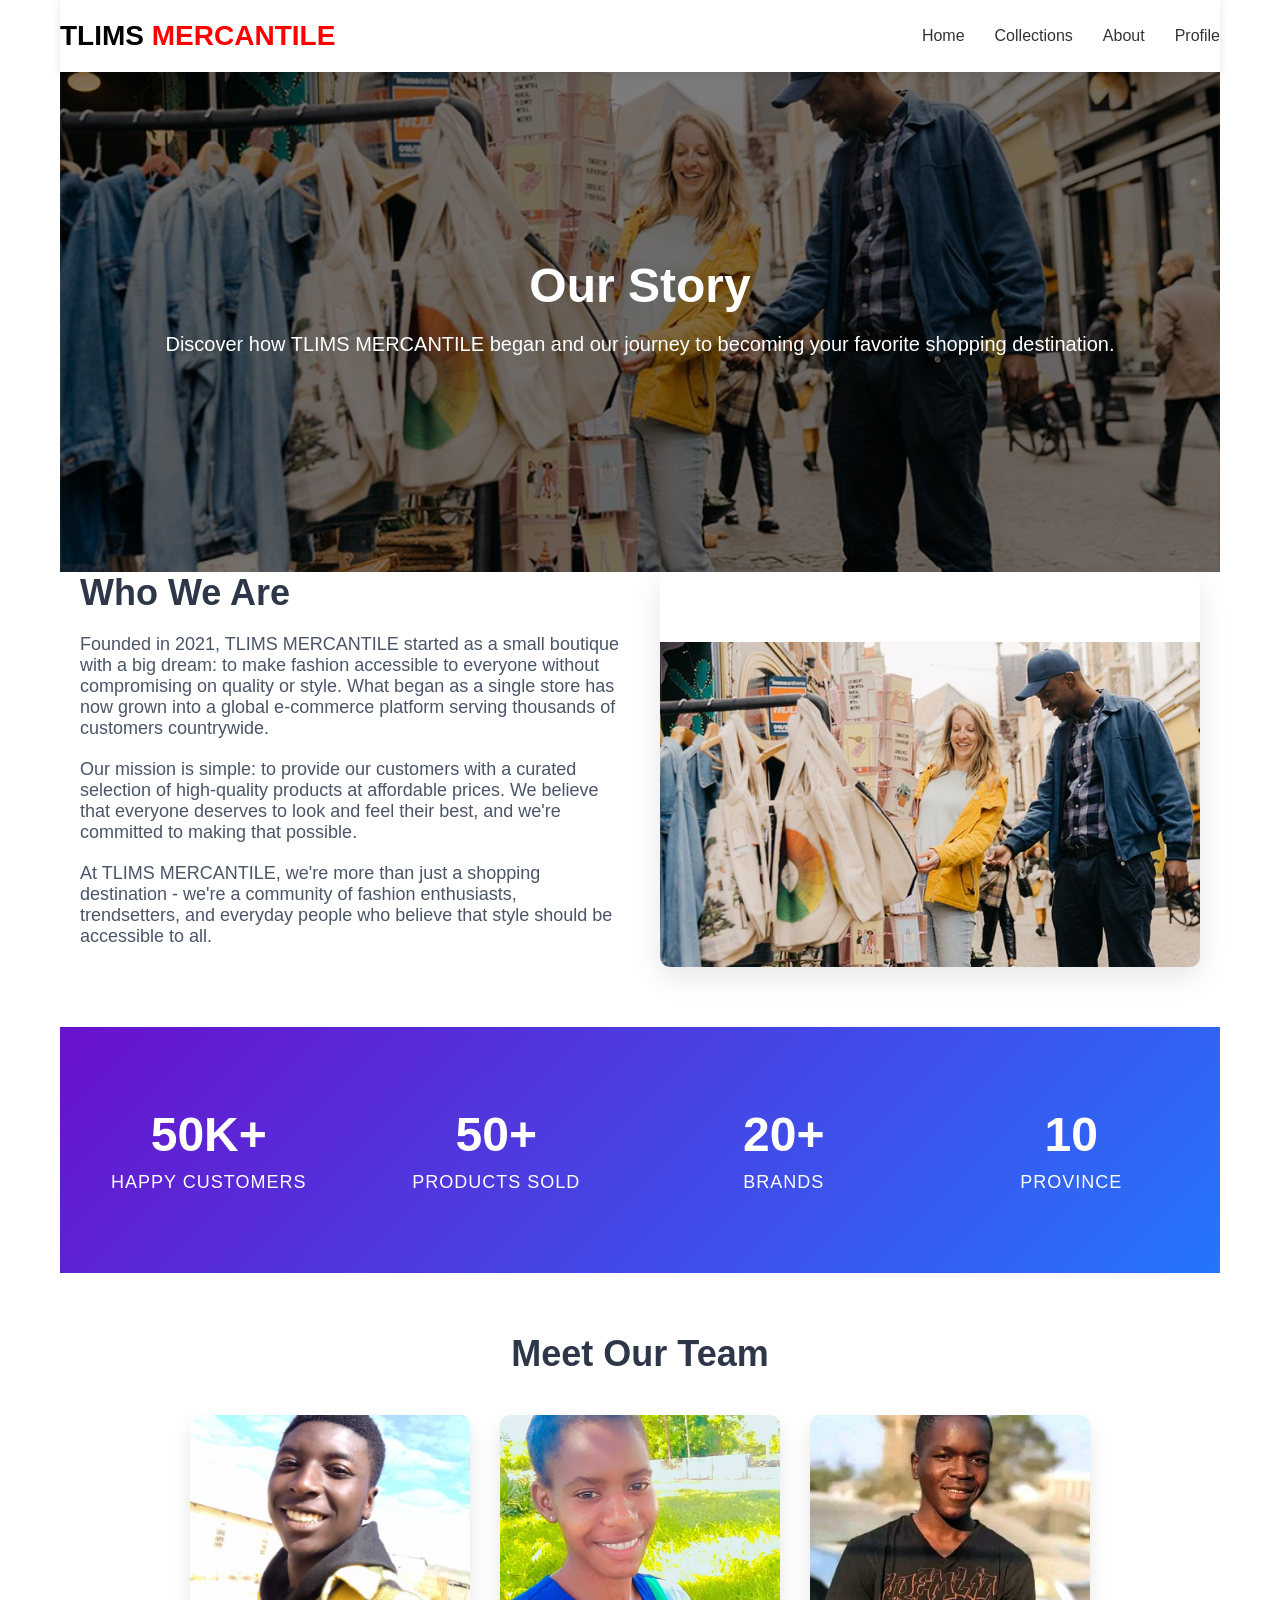
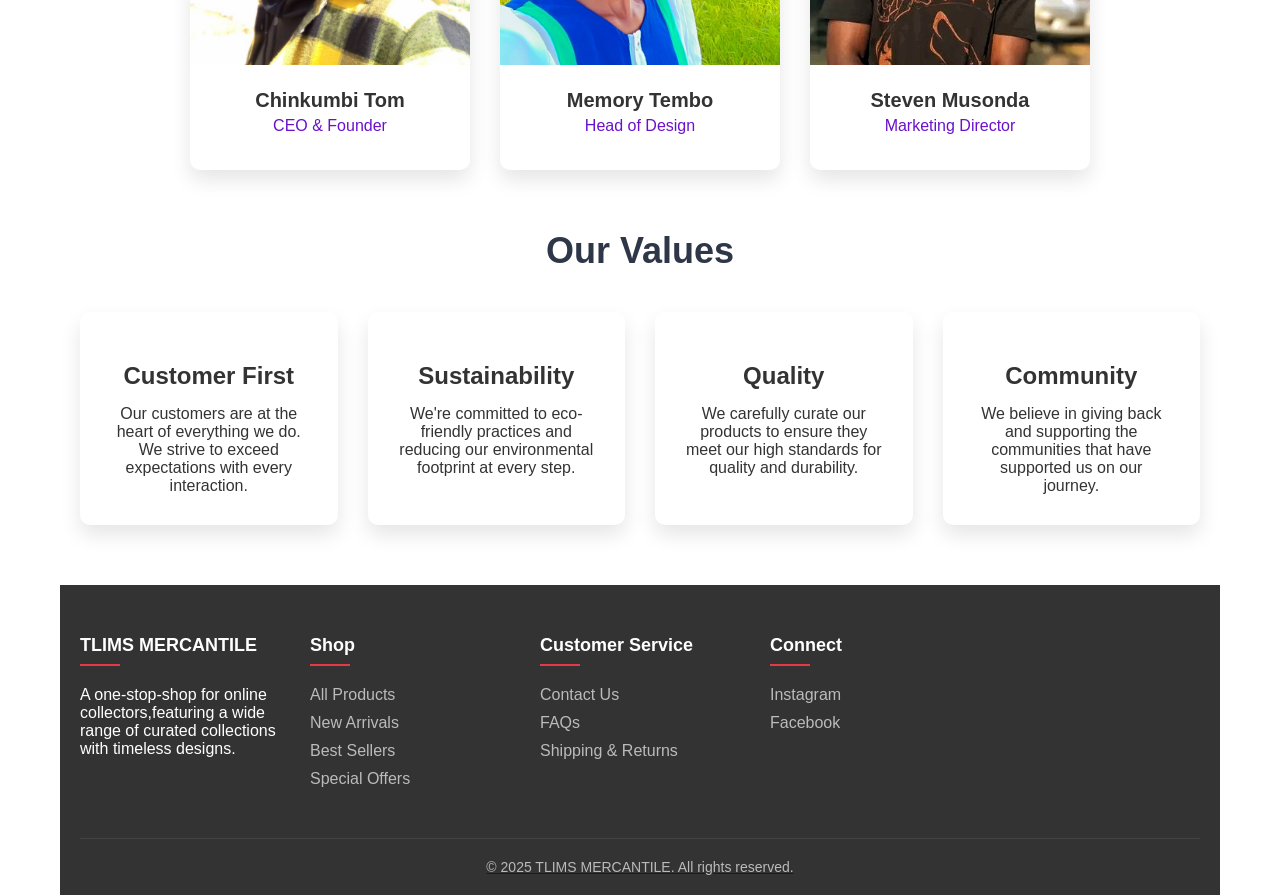
==== about.html @ 27db1bea "initial commit" ====
<!DOCTYPE html>
<html lang="en">
<head>
    <meta charset="UTF-8">
    <meta name="viewport" content="width=device-width, initial-scale=1.0">
    <title>About Us - TLIMS MERCANTILE</title>
    <link rel="stylesheet" type="text/css" href="stylesheet.css">
    
</head>
<body>
    <!-- Header -->
    <header>
        <div class="container">
            <header>
        <div class="container header-container">
            <a href="#" class="logo">TLIMS <span>MERCANTILE</span></a>
            <nav>
                <ul>
                    <li><a href="index.html">Home</a></li>
                    <li><a href="allproducts.html">Collections</a></li>                
                    <li><a href="about.html">About</a></li>
                    <li><a href="login.html">Profile</a></li>
                </ul>
            </nav>
            </nav>
        </div>
    </header>

    <!-- Hero Section -->
    <section class="hero">
        <div class="container">
            <h1>Our Story</h1>
            <p>Discover how TLIMS MERCANTILE began and our journey to becoming your favorite shopping destination.</p>
        </div>
    </section>

    <!-- About Content -->
    <section class="container about-content">
        <div class="about-text">
            <h2>Who We Are</h2>
            <p>Founded in 2021, TLIMS MERCANTILE started as a small boutique with a big dream: to make fashion accessible to everyone without compromising on quality or style. What began as a single store has now grown into a global e-commerce platform serving thousands of customers countrywide.</p>
            <p>Our mission is simple: to provide our customers with a curated selection of high-quality products at affordable prices. We believe that everyone deserves to look and feel their best, and we're committed to making that possible.</p>
            <p>At TLIMS MERCANTILE, we're more than just a shopping destination - we're a community of fashion enthusiasts, trendsetters, and everyday people who believe that style should be accessible to all.</p>
        </div>
        <div class="about-image">
            <img src="shopping.png.jpg" alt="Our store">
        </div>
    </section>

    <!-- Stats Section -->
    <section class="stats">
        <div class="container stats-container">
            <div class="stat-item">
                <div class="stat-number">50K+</div>
                <div class="stat-label">Happy Customers</div>
            </div>
            <div class="stat-item">
                <div class="stat-number">50+</div>
                <div class="stat-label">Products Sold</div>
            </div>
            <div class="stat-item">
                <div class="stat-number">20+</div>
                <div class="stat-label">Brands</div>
            </div>
            <div class="stat-item">
                <div class="stat-number">10</div>
                <div class="stat-label">Province</div>
            </div>
        </div>
    </section>

    <!-- Team Section -->
    <section class="container team">
        <h2>Meet Our Team</h2>
        <div class="team-container">
            <div class="team-member">
                <img src="CHINKUMBI TOM.png" alt="Team Member">
                <div class="member-info">
                    <h3>Chinkumbi Tom</h3>
                    <p>CEO & Founder</p>
                    <div class="social-links">
                        <a href="#"><i class="fab fa-twitter"></i></a>
                        <a href="#"><i class="fab fa-instagram"></i></a>
                    </div>
                </div>
            </div>
            <div class="team-member">
                <img src="Memory Tembo.jpg" alt="Team Member">
                <div class="member-info">
                    <h3>Memory Tembo</h3>
                    <p>Head of Design</p>
                    <div class="social-links">
                        <a href="#"><i class="fab fa-twitter"></i></a>
                        <a href="#"><i class="fab fa-instagram"></i></a>
                    </div>
                </div>
            </div>
            <div class="team-member">
                <img src="Steven.jpg" alt="Team Member">
                <div class="member-info">
                    <h3>Steven Musonda</h3>
                    <p>Marketing Director</p>
                    <div class="social-links"
                        <a href="#"><i class="fab fa-twitter"></i></a>
                        <a href="#"><i class="fab fa-instagram"></i></a>
                    </div>
                </div>
            </div>
        </div>
    </section>

    <!-- Values Section -->
    <section class="container values">
        <h2>Our Values</h2>
        <div class="values-container">
            <div class="value-item">
                <div class="value-icon">
                    <i class="fas fa-heart"></i>
                </div>
                <h3>Customer First</h3>
                <p>Our customers are at the heart of everything we do. We strive to exceed expectations with every interaction.</p>
            </div>
            <div class="value-item">
                <div class="value-icon">
                    <i class="fas fa-leaf"></i>
                </div>
                <h3>Sustainability</h3>
                <p>We're committed to eco-friendly practices and reducing our environmental footprint at every step.</p>
            </div>
            <div class="value-item">
                <div class="value-icon">
                    <i class="fas fa-medal"></i>
                </div>
                <h3>Quality</h3>
                <p>We carefully curate our products to ensure they meet our high standards for quality and durability.</p>
            </div>
            <div class="value-item">
                <div class="value-icon">
                    <i class="fas fa-hand-holding-heart"></i>
                </div>
                <h3>Community</h3>
                <p>We believe in giving back and supporting the communities that have supported us on our journey.</p>
            </div>
        </div>
    </section>

    <!-- Footer -->
     <footer>
        <div class="container">
            <div class="footer-content">
                <div class="footer-column">
                    <h3>TLIMS MERCANTILE</h3>
                    <p>A one-stop-shop for online collectors,featuring a wide range of curated collections with timeless designs.</p>
                </div>
                <div class="footer-column">
                    <h3>Shop</h3>
                    <ul>
                        <li><a href="allproducts.html">All Products</a></li>
                        <li><a href="#">New Arrivals</a></li>
                        <li><a href="#">Best Sellers</a></li>
                        <li><a href="#">Special Offers</a></li>
                    </ul>
                </div>
                <div class="footer-column">
                    <h3>Customer Service</h3>
                    <ul>
                        <li><a href="#">Contact Us</a></li>
                        <li><a href="#">FAQs</a></li>
                        <li><a href="shipping and returns.html">Shipping & Returns</a></li>
                        
                </div>
                <div class="footer-column">
                    <h3>Connect</h3>
                    <ul>
                        <li><a href="#">Instagram</li>
                        <li><a href="#">Facebook</li>
                    </ul>
                </div>
            </div>
            <div class="copyright">
                <p>&copy; 2025 TLIMS MERCANTILE. All rights reserved.</p>
            </div>
        </div>
    </footer>
</body>
</html>
---- stylesheet.css ----
/* Global Styles */
        * {
            margin: 0;
            padding: 0;
            box-sizing: border-box;
            font-family: 'Helvetica Neue', Arial, sans-serif;
        }
        
        body {
            background-color: #f8f9fa;
            color: #333;
        }
        
        .container {
            max-width: 1200px;
            margin: 0 auto;
            padding: 0 20px;
        }
        
        /* Header Styles */
        header {
            background-color: #fff;
            box-shadow: 0 2px 10px rgba(0, 0, 0, 0.1);
            position: sticky;
            top: 0;
            z-index: 100;
        }
        
        .header-container {
            display: flex;
            justify-content: space-between;
            align-items: center;
            padding: 20px 0;
        }
        
        .logo {
            font-size: 28px;
            font-weight: 700;
            color: black;
            text-decoration: none;
        }
        
        .logo span {
            color: red;
        }
        
        nav ul {
            display: flex;
            list-style: none;
        }
        
        nav ul li {
            margin-left: 30px;
        }
        
        nav ul li a {
            text-decoration: none;
            color: #333;
            font-weight: 500;
            transition: color 0.3s;
        }
        
        nav ul li a:hover {
            color: purple;
        }
        
        .cart-icon {
            
            position: relative ;
            cursor: pointer;
        }
        
        .cart-count {
            position: absolute;
            top: -10px;
            right: -10px;
            background-color: purple;
            color: white;
            border-radius: 50%;
            width: 20px;
            height: 20px;
            display: flex;
            justify-content: center;
            align-items: center;
            font-size: 12px;
        }
.search-container {
  position: relative;
  width: 210px;
}

#search-input {
  width: 90%;
  padding: 10px;
  border: 1px solid black;
  border-radius: 75px;
}

#search-button {
  position: absolute;
  right: 0;
  top: 0;
  padding: 10px;
  border-radius: 75px;
  background-color: black;
  color: ghostwhite;
  cursor: pointer;
}

#search-results {
  position: absolute;
  background-color: #fff;
  border: 1px solid #ccc;
  width: 100%;
  list-style: none;
  padding: 0;
  margin: 0;
  display: none;
}

#search-results li {
  padding: 10px;
  border-bottom: 1px solid #ccc;
}

#search-results li:hover {
  background-color: #f0f0f0;
}

        /* Hero Section */
        .hero {
            background-image: linear-gradient(rgba(0, 0, 0, 0.5), rgba(0, 0, 0, 0.5)), url(shopping.png.jpg);
            background-size: cover;
            background-position: center;
            height: 500px;
            display: flex;
            align-items: center;
            color: white;
            text-align: center;
        }
        
        .hero-content {
            max-width: 800px;
            margin: 0 auto;
        }
        
        .hero h1 {
            font-size: 48px;
            margin-bottom: 20px;
        }
        
        .hero p {
            font-size: 20px;
            margin-bottom: 30px;
        }
        
        .btn {
            display: inline-block;
            padding: 12px 30px;
            background-color: green;
            color: white;
            text-decoration: none;
            border-radius: 4px;
            font-weight: 600;
            transition: background-color 0.3s;
        }
        
        .btn:hover {
            background-color: yellow;
        }
        
        /* Featured Products */
        .featured {
            padding: 80px 0;
        }
        
        .section-title {
            text-align: center;
            margin-bottom: 50px;
            font-size: 32px;
            position: relative;
        }
        
        .section-title::after {
            content: '';
            display: block;
            width: 80px;
            height: 3px;
            background-color: #e63946;
            margin: 15px auto 0;
        }
        
        .products {
            display: grid;
            grid-template-columns: repeat(auto-fill, minmax(280px, 1fr));
            gap: 30px;
        }
        
        .product-card {
            background-color: white;
            border-radius: 8px;
            overflow: hidden;
            box-shadow: 0 3px 10px rgba(0, 0, 0, 0.1);
            transition: transform 0.3s;
        }
        
        .product-card:hover {
            transform: translateY(-5px);
        }
        
        .product-image {
            height: 300px;
            overflow: hidden;
        }
        
        .product-image img {
            width: 100%;
            height: 100%;
            object-fit: cover;
            transition: transform 0.5s;
        }
        
        .product-card:hover .product-image img {
            transform: scale(1.05);
        }
        
        .product-info {
            padding: 20px;
        }
        
        .product-title {
            font-size: 18px;
            margin-bottom: 10px;
        }
        
        .product-price {
            font-size: 20px;
            font-weight: 700;
            color:blue;
            margin-bottom: 15px;
        }
        
        .add-to-cart {
            width: 100%;
            padding: 10px;
            background-color: black;
            color: white;
            border: none;
            border-radius: 4px;
            cursor: pointer;
            font-weight: 600;
            transition: background-color 0.3s;
        }
        
        .add-to-cart:hover {
            background-color: #e63946;
        }
 /* About Content */
        .about-content {
            display: flex;
            flex-wrap: wrap;
            gap: 40px;
            margin-bottom: 60px;
        }
        
        .about-text {
            flex: 1;
            min-width: 300px;
        }
        
        .about-text h2 {
            font-size: 36px;
            margin-bottom: 20px;
            color: #2d3748;
        }
        
        .about-text p {
            margin-bottom: 20px;
            font-size: 18px;
            color: #4a5568;
        }
        
        .about-image {
            flex: 1;
            min-width: 300px;
            border-radius: 10px;
            overflow: hidden;
            box-shadow: 0 10px 30px rgba(0, 0, 0, 0.1);
            animation: float 6s ease-in-out infinite;
        }
        
        .about-image img {
            width: 100%;
            height: 100%;
            object-fit: cover;
            transition: transform 0.5s ease;
            margin-top: 70px;
        }
        
        .about-image:hover img {
            transform: scale(1.05);
        }
        
        /* Stats Section */
        .stats {
            background: linear-gradient(135deg, #6a11cb 0%, #2575fc 100%);
            color: white;
            padding: 60px 0;
            text-align: center;
            margin-bottom: 60px;
        }
        
        .stats-container {
            display: flex;
            flex-wrap: wrap;
            justify-content: space-around;
            gap: 30px;
        }
        
        .stat-item {
            flex: 1;
            min-width: 200px;
            padding: 20px;
        }
        
        .stat-number {
            font-size: 48px;
            font-weight: 700;
            margin-bottom: 10px;
        }
        
        .stat-label {
            font-size: 18px;
            text-transform: uppercase;
            letter-spacing: 1px;
        }
        
        /* Team Section */
        .team {
            margin-bottom: 60px;
        }
        
        .team h2 {
            text-align: center;
            font-size: 36px;
            margin-bottom: 40px;
            color: #2d3748;
        }
        
        .team-container {
            display: flex;
            flex-wrap: wrap;
            gap: 30px;
            justify-content: center;
        }
        
        .team-member {
            background: white;
            border-radius: 10px;
            overflow: hidden;
            width: 280px;
            box-shadow: 0 10px 20px rgba(0, 0, 0, 0.1);
            transition: transform 0.3s ease;
        }
        
        .team-member:hover {
            transform: translateY(-10px);
        }
        
        .team-member img {
            width: 100%;
            height: 250px;
            object-fit: cover;
        }
        
        .member-info {
            padding: 20px;
            text-align: center;
        }
        
        .member-info h3 {
            font-size: 20px;
            margin-bottom: 5px;
        }
        
        .member-info p {
            color: #6a11cb;
            margin-bottom: 15px;
        }
        
        .social-links {
            display: flex;
            justify-content: center;
            gap: 15px;
        }
        
        .social-links a {
            color: #6a11cb;
            font-size: 18px;
            transition: color 0.3s ease;
        }
        
        .social-links a:hover {
            color: #2575fc;
        }
        /* Values Section */
        .values {
            margin-bottom: 60px;
        }
        
        .values h2 {
            text-align: center;
            font-size: 36px;
            margin-bottom: 40px;
            color: #2d3748;
        }
        
        .values-container {
            display: flex;
            flex-wrap: wrap;
            gap: 30px;
        }
        
        .value-item {
            flex: 1;
            min-width: 250px;
            background: white;
            padding: 30px;
            border-radius: 10px;
            box-shadow: 0 10px 20px rgba(0, 0, 0, 0.1);
            text-align: center;
            transition: transform 0.3s ease;
        }
        
        .value-item:hover {
            transform: translateY(-5px);
        }
        
        .value-icon {
            font-size: 40px;
            color: #6a11cb;
            margin-bottom: 20px;
        }
        
        .value-item h3 {
            font-size: 24px;
            margin-bottom: 15px;
        }
   /* Animations */
        @keyframes fadeIn {
            from { opacity: 0; transform: translateY(20px); }
            to { opacity: 1; transform: translateY(0); }
        }
        
        @keyframes float {
            0% { transform: translateY(0px); }
            50% { transform: translateY(-10px); }
            100% { transform: translateY(0px); }
        }
        
        /* Responsive Design */
        @media (max-width: 768px) {
            .nav-links {
                display: none;
            }
            
            .hero h1 {
                font-size: 36px;
            }
            
            .hero p {
                font-size: 18px;
            }
            
            .about-content {
                flex-direction: column;
            }
            
            .stat-item {
                min-width: 150px;
            }
        }
        
        /* Footer */
        footer {
            background-color: #333;
            color: white;
            padding: 50px 0 20px;
        }
        
        .footer-content {
            display: grid;
            grid-template-columns: repeat(auto-fit, minmax(200px, 1fr));
            gap: 30px;
            margin-bottom: 40px;
        }
        
        .footer-column h3 {
            font-size: 18px;
            margin-bottom: 20px;
            position: relative;
            padding-bottom: 10px;
        }
        
        .footer-column h3::after {
            content: '';
            position: absolute;
            left: 0;
            bottom: 0;
            width: 40px;
            height: 2px;
            background-color: #e63946;
        }
        
        .footer-column ul {
            list-style: none;
        }
        
        .footer-column ul li {
            margin-bottom: 10px;
        }
        
        .footer-column ul li a {
            color: #bbb;
            text-decoration: none;
            transition: color 0.3s;
        }
        
        .footer-column ul li a:hover {
            color: white;
        }
        
        .copyright {
            text-align: center;
            padding-top: 20px;
            border-top: 1px solid #444;
            color: #bbb;
            font-size: 14px;
        }
        
        /* Shopping Cart Sidebar */
        .cart-sidebar {
            position: fixed;
            top: 0;
            right: -400px;
            width: 400px;
            height: 100%;
            background-color: white;
            box-shadow: -5px 0 15px rgba(0, 0, 0, 0.1);
            transition: right 0.3s;
            z-index: 1000;
            overflow-y: auto;
        }
        
        .cart-sidebar.active {
            right: 0;
        }
        
        .cart-header {
            display: flex;
            justify-content: space-between;
            align-items: center;
            padding: 20px;
            border-bottom: 1px solid #eee;
        }
        
        .close-cart {
            background: none;
            border: none;
            font-size: 24px;
            cursor: pointer;
        }
        
        .cart-items {
            padding: 20px;
        }
        
        .cart-item {
            display: flex;
            margin-bottom: 20px;
            padding-bottom: 20px;
            border-bottom: 1px solid #eee;
        }
        
        .cart-item-image {
            width: 80px;
            height: 80px;
            margin-right: 15px;
        }
        
        .cart-item-image img {
            width: 100%;
            height: 100%;
            object-fit: cover;
        }
        
        .cart-item-details {
            flex: 1;
        }
        
        .cart-item-title {
            font-size: 16px;
            margin-bottom: 5px;
        }
        
        .cart-item-price {
            color: #e63946;
            font-weight: 600;
            margin-bottom: 10px;
        }
        
        .cart-item-remove {
            color: #999;
            font-size: 12px;
            cursor: pointer;
        }
        
        .cart-total {
            padding: 20px;
            border-top: 1px solid #eee;
            text-align: right;
            font-size: 18px;
            font-weight: 600;
        }
        
        #checkout-button {
            display: block;
            width: 100%;
            padding: 15px;
            margin-top: 20px;
            background-color: #e63946;
            color: white;
            border: none;
            border-radius: 4px;
            font-weight: 600;
            cursor: pointer;
            transition: background-color 0.3s;
        }
        
        #checkout-button:hover {
            background-color: #c1121f;
        }
        
        /* Overlay */
        .overlay {
            position: fixed;
            top: 0;
            left: 0;
            width: 100%;
            height: 100%;
            background-color: rgba(0, 0, 0, 0.5);
            z-index: 999;
            display: none;
        }
        
        .overlay.active {
            display: block;
        }
        
        /* Responsive */
        @media (max-width: 768px) {
            .header-container {
                flex-direction: column;
                padding: 15px 0;
            }
            
            nav ul {
                margin-top: 15px;
            }
            
            nav ul li {
                margin-left: 15px;
            }
            
            .hero {
                height: 400px;
            }
            
            .hero h1 {
                font-size: 36px;
            }
            
            .cart-sidebar {
                width: 100%;
                right: -100%;
            }
        }
        .checkout {
margin-top: 2rem;
}
      /* Content Sections */
.page-header{
    background-image: linear-gradient(rgba(0, 0, 0, 0.5), rgba(0, 0, 0, 0.5)), url(shopping.png.jpg);
            background-size: cover;
            background-position: center;
            height: 500px;
            display: flex;
            align-items: center;
            color: white;
            text-align: center;
}
        .policy-content {
            display: flex;
            flex-wrap: wrap;
            gap: 40px;
            margin-bottom: 60px;
        }
        
        .policy-nav {
            flex: 1;
            min-width: 250px;
            background: white;
            border-radius: 10px;
            padding: 20px;
            box-shadow: 0 5px 15px rgba(0, 0, 0, 0.05);
            height: fit-content;
            position: sticky;
            top: 100px;
        }
        
        .policy-nav h3 {
            margin-bottom: 20px;
            padding-bottom: 10px;
            border-bottom: 2px solid #6a11cb;
            color: #2d3748;
        }
        
        .policy-nav ul {
            list-style: none;
        }
        
        .policy-nav li {
            margin-bottom: 10px;
        }
        
        .policy-nav a {
            color: #4a5568;
            text-decoration: none;
            display: block;
            padding: 8px 10px;
            border-radius: 5px;
            transition: all 0.3s ease;
        }
        
        .policy-nav a:hover, .policy-nav a.active {
            background-color: #f0f4ff;
            color: #6a11cb;
            padding-left: 15px;
        }
        
        .policy-details {
            flex: 3;
            min-width: 300px;
        }
        
        .policy-section {
            background: white;
            border-radius: 10px;
            padding: 30px;
            margin-bottom: 30px;
            box-shadow: 0 5px 15px rgba(0, 0, 0, 0.05);
        }
        
        .policy-section h2 {
            font-size: 28px;
            margin-bottom: 20px;
            color: #2d3748;
            display: flex;
            align-items: center;
        }
        
        .policy-section h2 i {
            margin-right: 10px;
            color: #6a11cb;
        }
        
        .policy-section p {
            margin-bottom: 15px;
            color: #4a5568;
        }
        
        .policy-section ul, .policy-section ol {
            margin-left: 20px;
            margin-bottom: 20px;
        }
        
        .policy-section li {
            margin-bottom: 10px;
            color: #4a5568;
        }
        
        /* Info Cards */
        .info-cards {
            display: flex;
            flex-wrap: wrap;
            gap: 20px;
            margin: 30px 0;
        }
        
        .info-card {
            flex: 1;
            min-width: 250px;
            background: #f0f4ff;
            border-left: 4px solid #6a11cb;
            padding: 20px;
            border-radius: 5px;
        }
        
        .info-card h3 {
            color: #2d3748;
            margin-bottom: 10px;
            display: flex;
            align-items: center;
        }
        
        .info-card h3 i {
            margin-right: 10px;
            color: #6a11cb;
        }
        
        /* Table Styles */
        .shipping-table {
            width: 100%;
            border-collapse: collapse;
            margin: 20px 0;
        }
        
        .shipping-table th, .shipping-table td {
            padding: 12px 15px;
            text-align: left;
            border-bottom: 1px solid #e2e8f0;
        }
        
        .shipping-table th {
            background-color: #f0f4ff;
            color: #2d3748;
        }
        
        .shipping-table tr:hover {
            background-color: #f8fafc;
        }
        
        /* FAQ Section */
        .faq-item {
            margin-bottom: 20px;
            border-bottom: 1px solid #e2e8f0;
            padding-bottom: 20px;
        }
        
        .faq-question {
            font-weight: 600;
            color: #2d3748;
            margin-bottom: 10px;
            cursor: pointer;
            display: flex;
            justify-content: space-between;
            align-items: center;
        }
        
        .faq-answer {
            color: #4a5568;
            padding: 10px 0;
        }
/* Animations */
        @keyframes fadeIn {
            from { opacity: 0; transform: translateY(20px); }
            to { opacity: 1; transform: translateY(0); }
        }
        
        /* Responsive Design for shipping*/
        @media (max-width: 768px) {
            .nav-links {
                display: none;
            }
            
            .policy-content {
                flex-direction: column;
            }
            
            .policy-nav {
                position: static;
                margin-bottom: 20px;
            }
            
            .page-header h1 {
                font-size: 32px;
            }
        }
/* LOGIN STYLES */

#log{
    padding: 0 0 0 0;
    margin-bottom: 100px;
    margin-top: 20px;
}
.our-store{
    margin-left: 20px;
    transition: transform 0.5s ease;
}
.our-store img{
    width: 100%;
    height: 100%;
    margin: 30px;
    border-radius: 40px;
    transition: transform 0.5s ease;
    position: left;
    margin-left: auto;
}
.our-store img:hover{
    transform: scale(1.05);
}

.form-toggle {
  display: flex;
  justify-content: center;
  gap: 10px;
  margin-bottom: 20px;
  margin-top: 20px;

}

.form-toggle button {
  flex: 1;
  padding: 10px;
  border: none;
  background-color: green;
  color: white;
  cursor: pointer;
  border-radius: 8px;
  font-weight: bold;
  transition: background-color 0.3s;
}

.form-toggle button.active {
  background-color: sky-blue;
  color: black;
}

.form {
  display: flex;
  flex-direction: column;
}

.form input {
  padding: 12px;
  margin-bottom: 12px;
  border: none;
  border-radius: 6px;
  font-size: 14px;
}

.main-btn {
  padding: 12px;
  background-color: brown;
  border: none;
  border-radius: 6px;
  color: white;
  font-weight: bold;
  cursor: pointer;
  margin-bottom: 15px;
  transition: background 0.3s;
}

.or {
  text-align: center;
  color: white;
  font-size: 14px;
  margin-bottom: 10px;
}

.social-buttons button {
  width: 100%;
  margin-bottom: 8px;
  padding: 10px;
  border: none;
  border-radius: 6px;
  color: white;
  font-weight: bold;
  cursor: pointer;
}

.google {
  background-color: red;
}

.facebook {
  background-color: blue;
}

.twitter {
  background-color: black;
}

.hidden {
  display: none;
}
    .payment {
      font-family: Arial, sans-serif;
      background: #f9fafb;
      margin: 0;
      padding: 20px;
    }
    .tabcontainer {
      max-width: 500px;
      margin: auto;
      background: solid white;
      padding: 20px;
      border-radius: 12px;
      box-shadow: 0 2px 6px rgba(0,0,0,0.1);
    }
    .h1 {
      font-size: 22px;
      margin-bottom: 20px;
      text-align: center;
    }
    .tabs {
      display: flex;
      justify-content: space-between;
      margin-bottom: 20px;
    }
    .tab {
      flex: 1;
      padding: 10px;
      text-align: center;
      border: 1px solid #ccc;
      background: #f3f4f6;
      cursor: pointer;
      font-size: 14px;
      transition: 0.2s;
    }
    .tab.active {
      background: #2563eb;
      color: #fff;
      border-color: #2563eb;
    }
    .form-section {
      display: none;
    }
    .form-section.active {
      display: block;
    }
    label {
      font-size: 14px;
      font-weight: bold;
      display: block;
      margin-top: 10px;
      margin-bottom: 5px;
    }
    input {
      width: 100%;
      padding: 10px;
      border: 1px solid #ccc;
      border-radius: 6px;
      font-size: 14px;
    }
    .butn {
      margin-top: 20px;
      width: 100%;
      padding: 12px;
      border: none;
      border-radius: 6px;
      background: #2563eb;
      color: #fff;
      font-size: 16px;
      cursor: pointer;
      transition: 0.2s;
    }
    .butn:hover {
      background: #1d4ed8;
    }
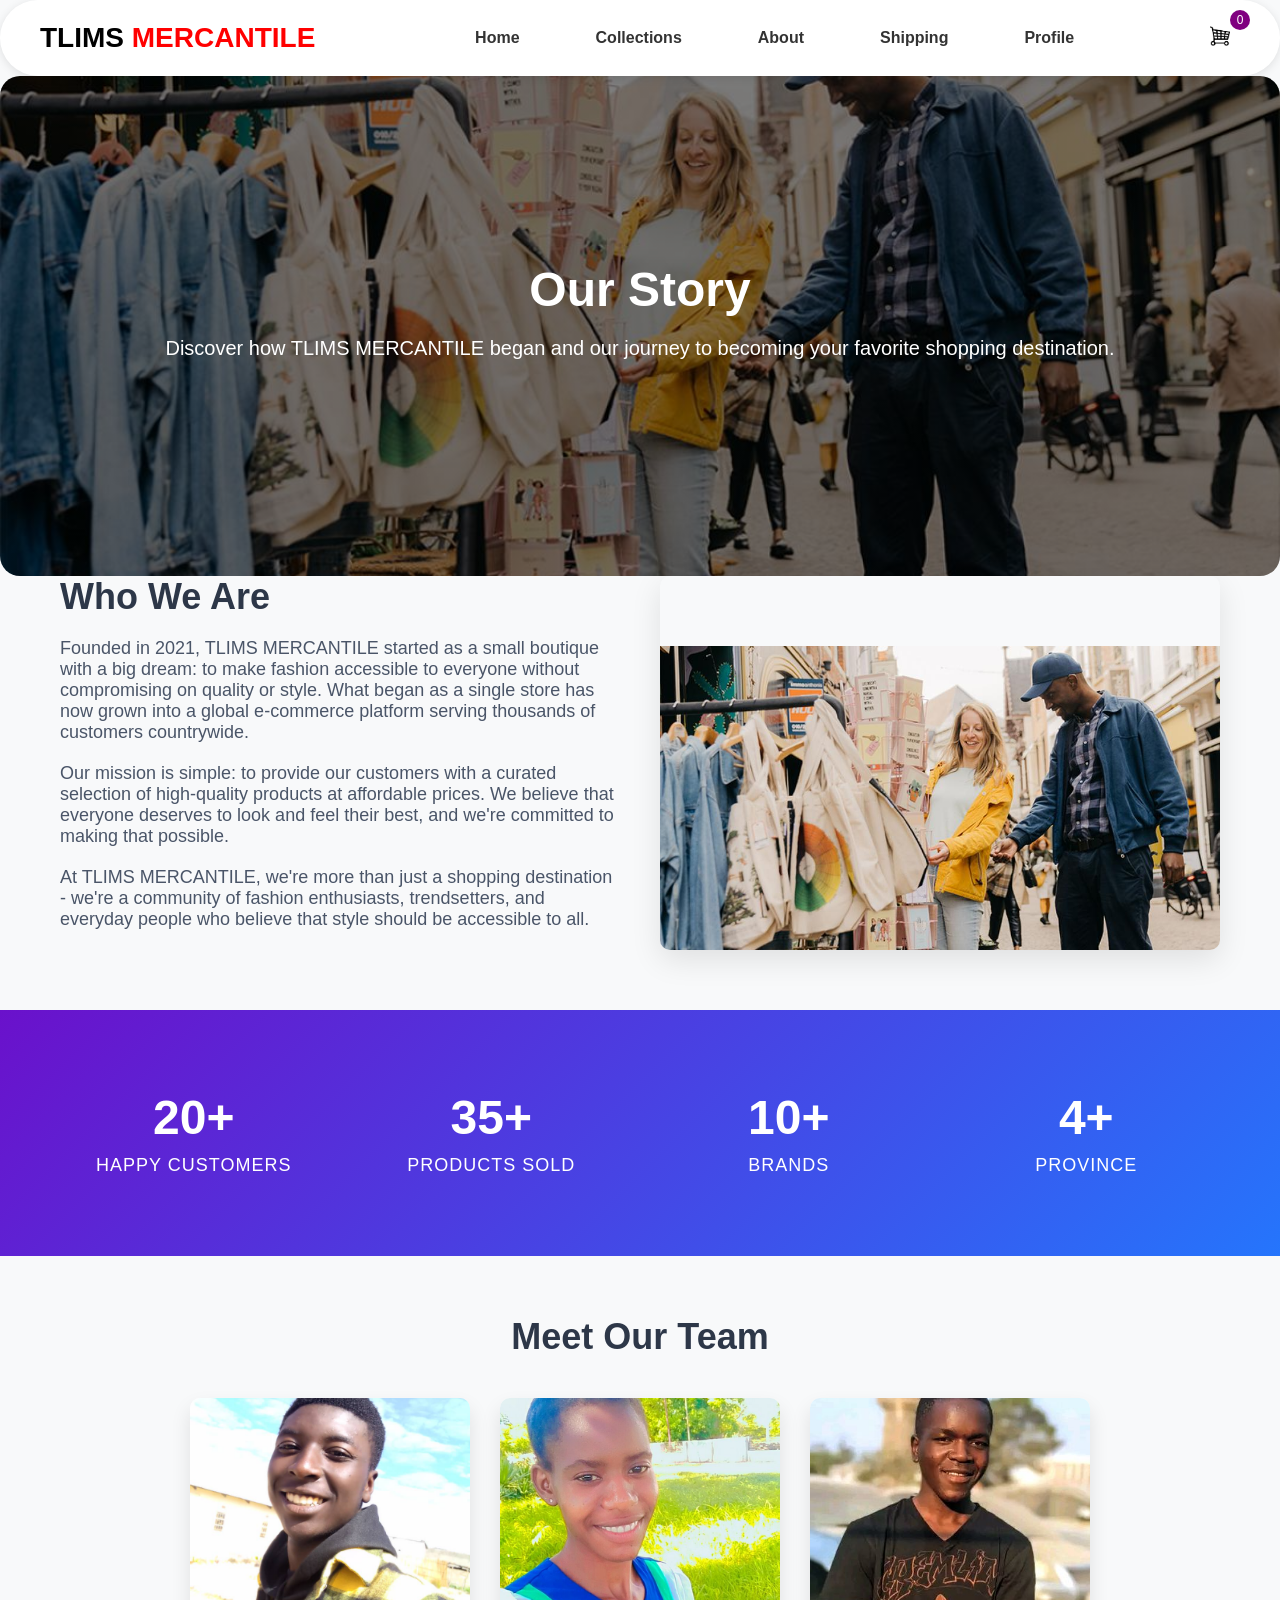
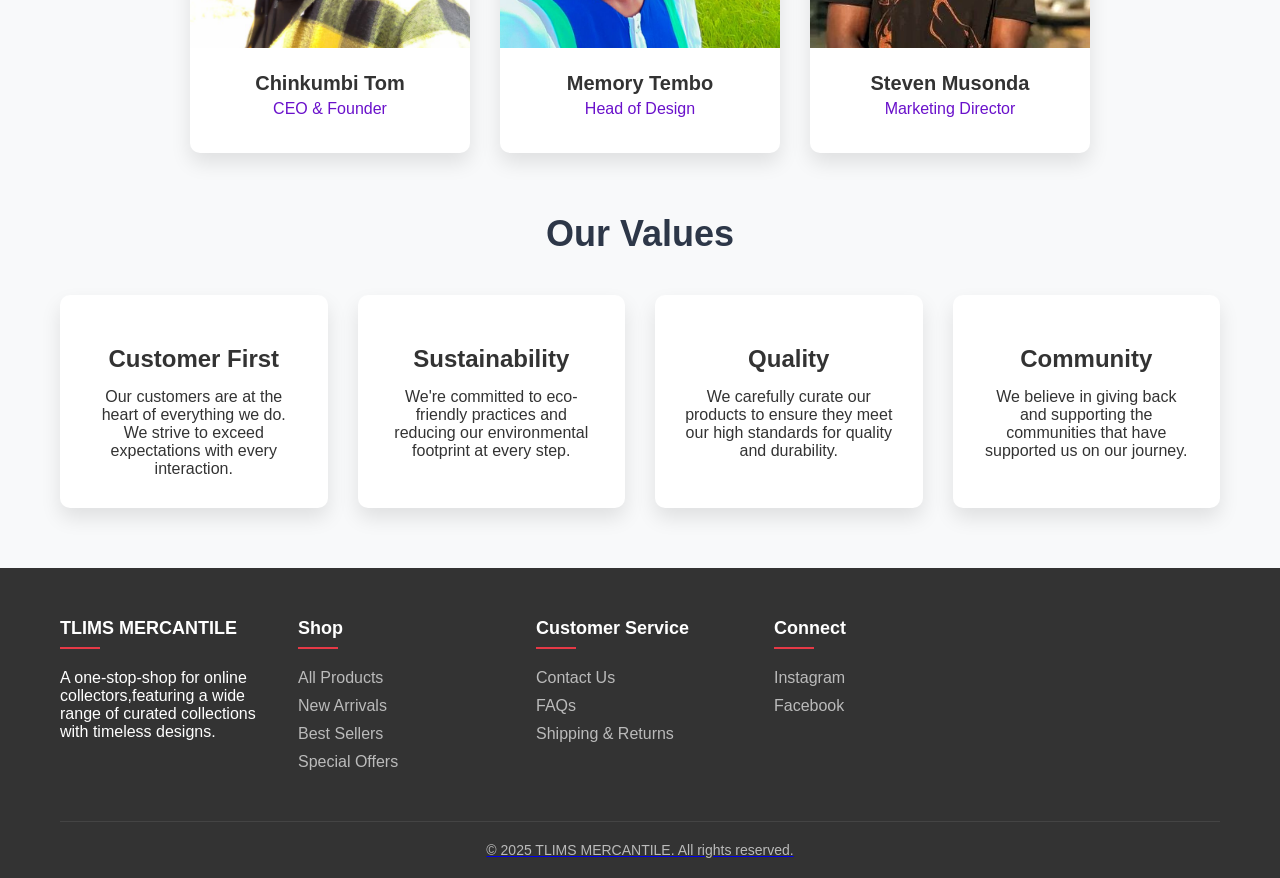
==== commit c2744093: "Merge branch 'main' of https://github.com/tomtlims-bot/simple-log" ====
--- a/about.html
+++ b/about.html
@@ -10,19 +10,39 @@
 <body>
     <!-- Header -->
     <header>
-        <div class="container">
-            <header>
         <div class="container header-container">
-            <a href="#" class="logo">TLIMS <span>MERCANTILE</span></a>
-            <nav>
+            <a href="index.html" class="logo">TLIMS <span>MERCANTILE</span></a>
+
+            <nav class="main-nav" aria-label="Main Navigation">
                 <ul>
                     <li><a href="index.html">Home</a></li>
-                    <li><a href="allproducts.html">Collections</a></li>                
+                    <li><a href="allproducts.html">Collections</a></li>
                     <li><a href="about.html">About</a></li>
+                    <li><a href="shipping and returns.html">Shipping</a></li>
                     <li><a href="login.html">Profile</a></li>
                 </ul>
             </nav>
-            </nav>
+
+
+                <button class="cart-icon" aria-label="Open cart">
+                    <svg width="24" height="24">
+                      <image href="images/cart.png" width="20" height="20"/>
+                    </svg>
+                    <span class="cart-count">0</span>
+                </button>
+
+                <button class="menu-toggle" aria-label="Toggle menu" onclick="myFunction()">
+                    <span class="hamburger">☰</span>
+                </button>
+            </div>
+        </div>
+
+        <div id="myLinks" class="mobile-nav" aria-hidden="true">
+            <a href="index.html">Home</a>
+            <a href="allproducts.html">Collections</a>
+            <a href="about.html">About</a>
+            <a href="shipping and returns.html">Shipping & Returns</a>
+            <a href="login.html">Profile</a>
         </div>
     </header>
 
@@ -43,7 +63,7 @@
             <p>At TLIMS MERCANTILE, we're more than just a shopping destination - we're a community of fashion enthusiasts, trendsetters, and everyday people who believe that style should be accessible to all.</p>
         </div>
         <div class="about-image">
-            <img src="shopping.png.jpg" alt="Our store">
+            <img src="images/shopping.png.jpg" alt="Our store">
         </div>
     </section>
 
@@ -51,7 +71,7 @@
     <section class="stats">
         <div class="container stats-container">
             <div class="stat-item">
-                <div class="stat-number">50K+</div>
+                <div class="stat-number">28K+</div>
                 <div class="stat-label">Happy Customers</div>
             </div>
             <div class="stat-item">
@@ -59,11 +79,11 @@
                 <div class="stat-label">Products Sold</div>
             </div>
             <div class="stat-item">
-                <div class="stat-number">20+</div>
+                <div class="stat-number">14+</div>
                 <div class="stat-label">Brands</div>
             </div>
             <div class="stat-item">
-                <div class="stat-number">10</div>
+                <div class="stat-number">5</div>
                 <div class="stat-label">Province</div>
             </div>
         </div>
@@ -74,7 +94,7 @@
         <h2>Meet Our Team</h2>
         <div class="team-container">
             <div class="team-member">
-                <img src="CHINKUMBI TOM.png" alt="Team Member">
+                <img src="images/CHINKUMBI TOM.png" alt="Team Member">
                 <div class="member-info">
                     <h3>Chinkumbi Tom</h3>
                     <p>CEO & Founder</p>
@@ -85,7 +105,7 @@
                 </div>
             </div>
             <div class="team-member">
-                <img src="Memory Tembo.jpg" alt="Team Member">
+                <img src="images/Memory Tembo.jpg" alt="Team Member">
                 <div class="member-info">
                     <h3>Memory Tembo</h3>
                     <p>Head of Design</p>
@@ -96,7 +116,7 @@
                 </div>
             </div>
             <div class="team-member">
-                <img src="Steven.jpg" alt="Team Member">
+                <img src="images/Steven.jpg" alt="Team Member">
                 <div class="member-info">
                     <h3>Steven Musonda</h3>
                     <p>Marketing Director</p>
@@ -182,5 +202,7 @@
             </div>
         </div>
     </footer>
+    <div class="overlay"></div>
+    <script src="script.js"></script>
 </body>
 </html>
--- a/stylesheet.css
+++ b/stylesheet.css
@@ -9,6 +9,17 @@
         body {
             background-color: #f8f9fa;
             color: #333;
+        }
+        .login-container{
+            width: 1001px;
+            max-width: 450px;
+            padding: 50px;
+            margin-bottom: 20px;
+            margin: 0 50%;
+            background: white;
+            border-radius: 10px;
+            box-shadow: 0 0 10px rgba(0, 0, 0, 0.1);
+
         }
         
         .container {
@@ -24,6 +35,7 @@
             position: sticky;
             top: 0;
             z-index: 100;
+            border-radius: 50px;
         }
         
         .header-container {
@@ -32,6 +44,80 @@
             align-items: center;
             padding: 20px 0;
         }
+
+/* Responsive Navbar Enhancements */
+.main-nav ul {
+    display: flex;
+    gap: 22px;
+    list-style: none;
+    align-items: center;
+}
+
+.main-nav ul li a {
+    text-decoration: none;
+    color: #333;
+    font-weight: 600;
+    padding: 8px 12px;
+    border-radius: 8px;
+    transition: background 0.2s, color 0.2s;
+}
+
+.main-nav ul li a:hover {
+    background: rgba(0,0,0,0.04);
+    color: #111;
+}
+
+.header-actions {
+    display: flex;
+    align-items: center;
+    gap: 12px;
+}
+
+.menu-toggle {
+    display: none;
+    background: transparent;
+    border: none;
+    font-size: 22px;
+    cursor: pointer;
+}
+
+.mobile-nav,#myLinks {
+    display: none;
+    background: #fff;
+    padding: 12px 20px;
+    box-shadow: 0 8px 26px rgba(0,0,0,0.08);
+    position: relative;
+}
+
+.mobile-nav a,#myLinks a {
+    display: block;
+    padding: 10px 0;
+    color: #333;
+    text-decoration: none;
+    border-bottom: 1px solid #f1f1f1;
+}
+
+.mobile-nav a:last-child,#myLinks a:last-child {
+    border-bottom: none;
+}
+
+.cart-icon, .cart-btn {
+    background: transparent;
+    border: none;
+    padding: 6px;
+    display: inline-flex;
+    align-items: center;
+    gap: 8px;
+    cursor: pointer;
+}
+
+@media (max-width: 900px) {
+    .main-nav { display: none; }
+    .menu-toggle { display: inline-flex; }
+    .search-container { display: none; }
+    .header-container { padding: 12px 0; }
+    .logo { font-size: 22px; }
+}
         
         .logo {
             font-size: 28px;
@@ -84,48 +170,6 @@
             align-items: center;
             font-size: 12px;
         }
-.search-container {
-  position: relative;
-  width: 210px;
-}
-
-#search-input {
-  width: 90%;
-  padding: 10px;
-  border: 1px solid black;
-  border-radius: 75px;
-}
-
-#search-button {
-  position: absolute;
-  right: 0;
-  top: 0;
-  padding: 10px;
-  border-radius: 75px;
-  background-color: black;
-  color: ghostwhite;
-  cursor: pointer;
-}
-
-#search-results {
-  position: absolute;
-  background-color: #fff;
-  border: 1px solid #ccc;
-  width: 100%;
-  list-style: none;
-  padding: 0;
-  margin: 0;
-  display: none;
-}
-
-#search-results li {
-  padding: 10px;
-  border-bottom: 1px solid #ccc;
-}
-
-#search-results li:hover {
-  background-color: #f0f0f0;
-}
 
         /* Hero Section */
         .hero {
@@ -134,6 +178,7 @@
             background-position: center;
             height: 500px;
             display: flex;
+            border-radius: 20px;
             align-items: center;
             color: white;
             text-align: center;
@@ -186,7 +231,7 @@
             display: block;
             width: 80px;
             height: 3px;
-            background-color: #e63946;
+            background-color: #d10516;
             margin: 15px auto 0;
         }
         
@@ -546,7 +591,7 @@
             width: 400px;
             height: 100%;
             background-color: white;
-            box-shadow: -5px 0 15px rgba(0, 0, 0, 0.1);
+            /* box-shadow: -5px 0 15px rgba(0, 0, 0, 0.1); */
             transition: right 0.3s;
             z-index: 1000;
             overflow-y: auto;
@@ -641,7 +686,7 @@
             background-color: #c1121f;
         }
         
-        /* Overlay */
+        /* Overlay
         .overlay {
             position: fixed;
             top: 0;
@@ -656,12 +701,17 @@
         .overlay.active {
             display: block;
         }
-        
+         */
         /* Responsive */
         @media (max-width: 768px) {
             .header-container {
-                flex-direction: column;
+                flex-direction: row;
                 padding: 15px 0;
+                position: relative;
+            }
+            
+            nav {
+                display: none !important;
             }
             
             nav ul {
@@ -688,11 +738,50 @@
         .checkout {
 margin-top: 2rem;
 }
-      /* Content Sections */
+        /* Checkout page styles */
+        .checkout-container{
+            max-width: 1000px;
+            margin: 40px auto;
+            background: #fff;
+            padding: 24px;
+            border-radius: 12px;
+            box-shadow: 0 8px 30px rgba(0,0,0,0.06);
+            display: grid;
+            grid-template-columns: 1fr 360px;
+            gap: 24px;
+        }
+
+        .checkout-form{
+            padding: 8px 4px;
+        }
+        .checkout-form h2{margin-bottom:12px;color:#222}
+        .form-row{display:flex;gap:12px}
+        .form-group{margin-bottom:14px}
+        .form-group label{display:block;font-size:14px;margin-bottom:6px;color:#444}
+        .form-group input, .form-group textarea{width:100%;padding:12px;border:1px solid #e6e6e6;border-radius:8px;background:#fafafa}
+        .form-group textarea{min-height:100px;resize:vertical}
+        .place-order-btn{background:#1a73e8;color:#fff;padding:12px 16px;border-radius:8px;border:0;font-weight:700;cursor:pointer}
+        .place-order-btn:disabled{opacity:0.6;cursor:not-allowed}
+
+        .order-summary{
+            background:#fafafa;padding:18px;border-radius:10px;border:1px solid #f0f0f0;
+        }
+        .order-summary h3{margin-bottom:12px}
+        .summary-item{display:flex;align-items:center;justify-content:space-between;padding:8px 0;border-bottom:1px dashed #eee}
+        .summary-item:last-child{border-bottom:0}
+        .summary-total{font-weight:800;font-size:18px;margin-top:12px;text-align:right}
+
+        @media (max-width:900px){
+            .checkout-container{grid-template-columns:1fr;padding:18px}
+        }
+
+
+/* Content Sections */
 .page-header{
-    background-image: linear-gradient(rgba(0, 0, 0, 0.5), rgba(0, 0, 0, 0.5)), url(shopping.png.jpg);
+    background-image: linear-gradient(rgba(0, 0, 0, 0.5), rgba(0, 0, 0, 0.5)), url(images/shopping.png.jpg);
             background-size: cover;
             background-position: center;
+            border-radius: 20px;
             height: 500px;
             display: flex;
             align-items: center;
@@ -861,11 +950,7 @@
             color: #4a5568;
             padding: 10px 0;
         }
-/* Animations */
-        @keyframes fadeIn {
-            from { opacity: 0; transform: translateY(20px); }
-            to { opacity: 1; transform: translateY(0); }
-        }
+        /* Animations */
         
         /* Responsive Design for shipping*/
         @media (max-width: 768px) {
@@ -1033,6 +1118,31 @@
       color: #fff;
       border-color: #2563eb;
     }
+
+.icon-btn {
+    background: transparent;
+    color: #333;
+    border: 0;
+    padding: 8px 12px;
+    border-radius: 8px;
+    font-size: 24px;
+    cursor: pointer;
+    display: none;
+    margin-left: auto;
+}
+
+.icon-btn:hover {
+    background: #f0f0f0;
+}
+
+
+/* When overlay is active the menu is open; ensure overlay covers content */
+@media (min-width: 992px) {
+    /* keep menu accessible on larger screens but hidden by default */
+    .icon-btn {
+        display: none;
+    }
+}
     .form-section {
       display: none;
     }
@@ -1068,3 +1178,238 @@
     .butn:hover {
       background: #1d4ed8;
     }
+
+/* .mobile-container {
+  max-width: 80px;
+  margin: auto;
+  background-color: white;
+  height: 10px;
+  color: white;
+  border-radius: 10px;
+} */
+
+.topnav {
+  overflow: hidden;
+  background-color: white;
+  position: relative;
+}
+
+.topnav #myLinks {
+  display: none;
+}
+
+.topnav a {
+  float: left;
+  color: white;
+  padding: 14px 16px;
+  text-decoration: black;
+  font-size: 17px;
+}
+
+.topnav a.icon {
+  float: right;
+}
+
+.topnav a:hover {
+  background-color: black;
+  color: black;
+}
+
+.active {
+  background-color: #04AA6D;
+  color: white;
+}
+
+/* Hero Section Styles */
+.hero-first {
+  background: linear-gradient(180deg, #fffafa 0%, #f7f9fc 100%);
+  padding: 40px 0;
+}
+
+.hero .container {
+  max-width: 1200px;
+  margin: 0 auto;
+  padding: 0 16px;
+}
+
+.hero-grid {
+  display: flex;
+  gap: 28px;
+  align-items: center;
+  flex-wrap: wrap;
+}
+
+.hero-left {
+  flex: 1;
+  min-width: 280px;
+}
+
+.hero-left .promo {
+  display: inline-block;
+  background: #fff4e6;
+  color: #b24a00;
+  padding: 6px 12px;
+  border-radius: 999px;
+  font-weight: 700;
+  font-size: 0.9rem;
+  margin-bottom: 14px;
+}
+
+.hero-left h1 {
+  font-size: 2rem;
+  margin: 8px 0 12px;
+  color: #111;
+  line-height: 1.05;
+}
+
+.hero-left > p {
+  margin: 0 0 18px;
+  color: #444;
+  font-size: 1rem;
+}
+
+.hero-search-form {
+  display: flex;
+  gap: 8px;
+  margin: 18px 0 20px;
+}
+
+.hero-search-form input {
+  flex: 1;
+  padding: 12px 14px;
+  border-radius: 10px;
+  border: 1px solid #e2e8f0;
+  font-size: 0.98rem;
+}
+
+.hero-search-form button {
+  padding: 12px 16px;
+  border-radius: 10px;
+  background: #111;
+  color: #fff;
+  border: none;
+  cursor: pointer;
+}
+
+.hero-cta-buttons {
+  display: flex;
+  gap: 12px;
+  align-items: center;
+  margin-bottom: 14px;
+}
+
+.hero-cta-buttons .btn-primary {
+  background: #1a73e8;
+  color: #fff;
+  padding: 12px 18px;
+  border-radius: 10px;
+  text-decoration: none;
+}
+
+.hero-cta-buttons .btn-secondary {
+  padding: 12px 18px;
+  border-radius: 10px;
+  border: 1px solid #e6eef8;
+  color: #111;
+  text-decoration: none;
+  background: transparent;
+  cursor: pointer;
+}
+
+.hero-trust-list {
+  display: flex;
+  gap: 18px;
+  margin: 0;
+  padding: 0;
+  list-style: none;
+  color: #666;
+  font-size: 0.95rem;
+}
+
+.hero-trust-list li {
+  display: flex;
+  align-items: center;
+  gap: 8px;
+}
+
+.hero-trust-list strong {
+  color: #111;
+}
+
+.hero-right {
+  flex: 1;
+  min-width: 280px;
+}
+
+.hero-image-grid {
+  display: grid;
+  grid-template-columns: repeat(2, 1fr);
+  gap: 10px;
+}
+
+.hero-image-item {
+  position: relative;
+  overflow: hidden;
+  border-radius: 10px;
+}
+
+.hero-image-item img {
+  width: 100%;
+  height: 200px;
+  object-fit: cover;
+  display: block;
+}
+
+.hero-image-item img.small {
+  height: 120px;
+}
+
+.hero-image-label {
+  position: absolute;
+  left: 10px;
+  bottom: 10px;
+  background: rgba(0, 0, 0, 0.6);
+  color: #fff;
+  padding: 6px 8px;
+  border-radius: 6px;
+  font-size: 0.85rem;
+}
+
+.hero-image-label.small {
+  left: 8px;
+  bottom: 8px;
+  padding: 4px 6px;
+  font-size: 0.8rem;
+}
+
+.hero-image-label.trending {
+  background: #ff6b6b;
+  font-weight: 700;
+}
+
+.hero-bottom-buttons {
+  margin-top: 12px;
+  display: flex;
+  gap: 10px;
+  justify-content: flex-end;
+}
+
+.hero-bottom-buttons .btn-offer {
+  padding: 10px 14px;
+  border-radius: 10px;
+  background: #ff6b6b;
+  color: #fff;
+  text-decoration: none;
+  cursor: pointer;
+  border: none;
+}
+
+.hero-bottom-buttons .btn-view {
+  padding: 10px 14px;
+  border-radius: 10px;
+  border: 1px solid #e2e8f0;
+  color: #111;
+  text-decoration: none;
+  background: transparent;
+  cursor: pointer;
+}
